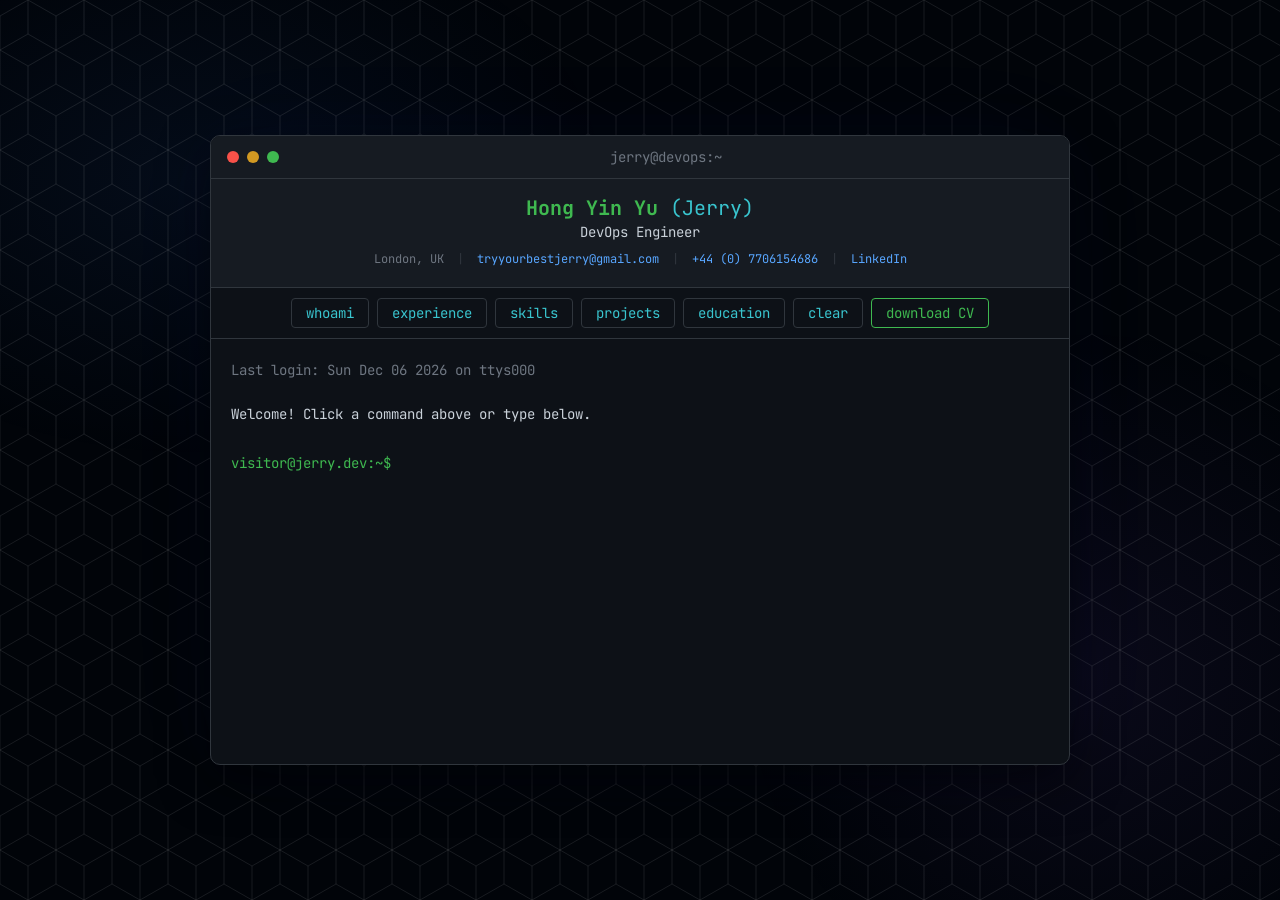
==== index.html @ 866deb58 "initial commit" ====
<!DOCTYPE html>
<html lang="en">
<head>
    <meta charset="UTF-8">
    <meta name="viewport" content="width=device-width, initial-scale=1.0">
    <title>Jerry Yu | DevOps Engineer</title>
    <meta name="description" content="Hong Yin Yu (Jerry) - DevOps Engineer based in London. Terminal-style interactive CV.">
    <link rel="preconnect" href="https://fonts.googleapis.com">
    <link rel="preconnect" href="https://fonts.gstatic.com" crossorigin>
    <link href="https://fonts.googleapis.com/css2?family=JetBrains+Mono:wght@400;700&display=swap" rel="stylesheet">
    <link rel="stylesheet" href="style.css">
    <link rel="icon" href="data:image/svg+xml,<svg xmlns='http://www.w3.org/2000/svg' viewBox='0 0 100 100'><text y='.9em' font-size='90'>></text></svg>">
</head>
<body>
    <div id="terminal">
        <div id="terminal-header">
            <div class="terminal-buttons">
                <span class="btn-close"></span>
                <span class="btn-minimize"></span>
                <span class="btn-maximize"></span>
            </div>
            <div class="terminal-title">jerry@devops:~</div>
        </div>
        <div id="info-banner">
            <div class="info-name">Hong Yin Yu <span class="info-nick">(Jerry)</span></div>
            <div class="info-role">DevOps Engineer</div>
            <div class="info-details">
                <span>London, UK</span>
                <span class="info-sep">|</span>
                <a href="mailto:tryyourbestjerry@gmail.com">tryyourbestjerry@gmail.com</a>
                <span class="info-sep">|</span>
                <a href="tel:+447706154686">+44 (0) 7706154686</a>
                <span class="info-sep">|</span>
                <a href="https://www.linkedin.com/in/yhyjerjerry/" target="_blank">LinkedIn</a>
            </div>
        </div>
        <div id="cmd-buttons">
            <button class="cmd-btn" data-cmd="whoami">whoami</button>
            <button class="cmd-btn" data-cmd="experience">experience</button>
            <button class="cmd-btn" data-cmd="skills">skills</button>
            <button class="cmd-btn" data-cmd="projects">projects</button>
            <button class="cmd-btn" data-cmd="education">education</button>
            <button class="cmd-btn" data-cmd="clear">clear</button>
            <button class="cmd-btn cmd-btn-download" onclick="window.open('cv.html','_blank')">download CV</button>
        </div>
        <div id="terminal-body">
            <div id="output"></div>
            <div id="input-line">
                <span class="prompt">visitor@jerry.dev:~$&nbsp;</span>
                <input type="text" id="command-input" autofocus autocomplete="off" spellcheck="false">
            </div>
        </div>
    </div>
    <script src="app.js"></script>
</body>
</html>
---- style.css ----
:root {
    --bg: #0d1117;
    --fg: #c9d1d9;
    --green: #3fb950;
    --blue: #58a6ff;
    --cyan: #39c5cf;
    --yellow: #d29922;
    --red: #f85149;
    --magenta: #bc8cff;
    --dim: #6e7681;
    --prompt-color: #3fb950;
    --header-bg: #161b22;
    --border: #30363d;
}

* {
    margin: 0;
    padding: 0;
    box-sizing: border-box;
}

body {
    background: #010409;
    display: flex;
    justify-content: center;
    align-items: center;
    min-height: 100vh;
    padding: 20px;
    font-family: 'JetBrains Mono', 'Courier New', monospace;
    position: relative;
    overflow: hidden;
}

/* Subtle color glow blobs */
body::before {
    content: '';
    position: fixed;
    inset: 0;
    background:
        radial-gradient(ellipse 600px 400px at 15% 20%, rgba(59, 130, 246, 0.07) 0%, transparent 70%),
        radial-gradient(ellipse 500px 500px at 85% 75%, rgba(139, 92, 246, 0.07) 0%, transparent 70%),
        radial-gradient(ellipse 400px 300px at 50% 50%, rgba(6, 182, 212, 0.05) 0%, transparent 70%);
    pointer-events: none;
    z-index: 0;
    animation: glowShift 12s ease-in-out infinite alternate;
}

@keyframes glowShift {
    0% { opacity: 0.6; transform: scale(1); }
    50% { opacity: 1; transform: scale(1.05); }
    100% { opacity: 0.7; transform: scale(0.98); }
}

/* Honeycomb overlay */
body::after {
    content: '';
    position: fixed;
    inset: 0;
    background-image: url("data:image/svg+xml,%3Csvg xmlns='http://www.w3.org/2000/svg' width='56' height='100'%3E%3Cpath d='M28 66L0 50L0 16L28 0L56 16L56 50L28 66L28 100' fill='none' stroke='rgba(255,255,255,0.09)' stroke-width='1'/%3E%3Cpath d='M28 0L28 34L0 50L0 84L28 100L56 84L56 50L28 34' fill='none' stroke='rgba(255,255,255,0.09)' stroke-width='1'/%3E%3C/svg%3E");
    background-size: 56px 100px;
    pointer-events: none;
    z-index: 0;
}

#terminal {
    width: 100%;
    max-width: 860px;
    background: var(--bg);
    border-radius: 10px;
    border: 1px solid var(--border);
    box-shadow:
        0 16px 48px rgba(0, 0, 0, 0.6),
        0 0 80px rgba(59, 130, 246, 0.04),
        0 0 120px rgba(139, 92, 246, 0.03);
    overflow: hidden;
    min-height: 70vh;
    max-height: 90vh;
    display: flex;
    flex-direction: column;
    position: relative;
    z-index: 1;
}

#terminal-header {
    background: var(--header-bg);
    padding: 12px 16px;
    display: flex;
    align-items: center;
    border-bottom: 1px solid var(--border);
    flex-shrink: 0;
}

.terminal-buttons {
    display: flex;
    gap: 8px;
}

.terminal-buttons span {
    width: 12px;
    height: 12px;
    border-radius: 50%;
    display: inline-block;
}

.btn-close { background: var(--red); }
.btn-minimize { background: var(--yellow); }
.btn-maximize { background: var(--green); }

.terminal-title {
    flex: 1;
    text-align: center;
    color: var(--dim);
    font-size: 14px;
}

/* ── Sticky info banner ──────────────────────────────── */

#info-banner {
    background: var(--header-bg);
    border-bottom: 1px solid var(--border);
    padding: 16px 20px;
    flex-shrink: 0;
    text-align: center;
}

.info-name {
    font-size: 20px;
    font-weight: 700;
    color: var(--green);
}

.info-nick {
    color: var(--cyan);
    font-weight: 400;
}

.info-role {
    color: var(--fg);
    font-size: 14px;
    margin-top: 2px;
}

.info-details {
    margin-top: 8px;
    font-size: 12px;
    color: var(--dim);
    line-height: 1.8;
}

.info-details a {
    color: var(--blue);
    text-decoration: none;
}

.info-details a:hover {
    text-decoration: underline;
}

.info-sep {
    margin: 0 6px;
    color: var(--border);
}

/* ── Command buttons ─────────────────────────────────── */

#cmd-buttons {
    background: var(--bg);
    padding: 10px 20px;
    display: flex;
    flex-wrap: wrap;
    gap: 8px;
    justify-content: center;
    border-bottom: 1px solid var(--border);
    flex-shrink: 0;
}

.cmd-btn {
    background: transparent;
    color: var(--cyan);
    border: 1px solid var(--border);
    border-radius: 4px;
    padding: 5px 14px;
    font-family: 'JetBrains Mono', 'Courier New', monospace;
    font-size: 14px;
    cursor: pointer;
    transition: all 0.15s ease;
}

.cmd-btn:hover {
    background: var(--cyan);
    color: var(--bg);
    border-color: var(--cyan);
}

.cmd-btn:active {
    transform: scale(0.95);
}

.cmd-btn.active {
    background: var(--cyan);
    color: var(--bg);
    border-color: var(--cyan);
}

.cmd-btn-download {
    color: var(--green);
    border-color: var(--green);
}

.cmd-btn-download:hover {
    background: var(--green);
    color: var(--bg);
    border-color: var(--green);
}

/* ── Terminal body ───────────────────────────────────── */

#terminal-body {
    padding: 20px;
    overflow-y: auto;
    flex: 1;
    font-size: 14px;
    line-height: 1.6;
    color: var(--fg);
}

#terminal-body::-webkit-scrollbar {
    width: 8px;
}

#terminal-body::-webkit-scrollbar-track {
    background: var(--bg);
}

#terminal-body::-webkit-scrollbar-thumb {
    background: var(--border);
    border-radius: 4px;
}

#output .line {
    white-space: pre-wrap;
    word-wrap: break-word;
}

/* Typing cursor */
.typing-cursor::after {
    content: '\2588';
    color: var(--green);
    animation: blink 0.6s step-end infinite;
}

@keyframes blink {
    50% { opacity: 0; }
}

#input-line {
    display: flex;
    align-items: center;
    margin-top: 4px;
}

.prompt {
    color: var(--prompt-color);
    white-space: nowrap;
    font-size: 14px;
}

#command-input {
    background: transparent;
    border: none;
    outline: none;
    color: var(--fg);
    font-family: inherit;
    font-size: 14px;
    flex: 1;
    caret-color: var(--green);
}

/* Hide input line while animating */
#input-line.hidden {
    display: none;
}

/* ── Output styling ──────────────────────────────────── */

.color-green { color: var(--green); }
.color-blue { color: var(--blue); }
.color-cyan { color: var(--cyan); }
.color-yellow { color: var(--yellow); }
.color-red { color: var(--red); }
.color-magenta { color: var(--magenta); }
.color-dim { color: var(--dim); }
.color-fg { color: var(--fg); }
.bold { font-weight: 700; }

.neofetch-info {
    line-height: 1.6;
    min-width: 0;
}

.neofetch-separator {
    color: var(--dim);
}

.section-header {
    color: var(--cyan);
    font-weight: 700;
    border-bottom: 1px solid var(--border);
    padding-bottom: 4px;
    margin-bottom: 8px;
    display: inline-block;
}

.timeline-item {
    margin-bottom: 16px;
    padding-left: 16px;
    border-left: 2px solid var(--border);
}

.timeline-item .role {
    color: var(--green);
    font-weight: 700;
}

.timeline-item .company {
    color: var(--blue);
}

.timeline-item .date {
    color: var(--dim);
    font-size: 14px;
}

.timeline-item .detail {
    color: var(--fg);
    padding-left: 8px;
}

.skill-tag {
    display: inline-block;
    padding: 2px 10px;
    margin: 3px 4px;
    border: 1px solid var(--border);
    border-radius: 4px;
    font-size: 14px;
}

.project-category {
    color: var(--yellow);
    font-weight: 700;
    margin-top: 10px;
    margin-bottom: 4px;
}

.project-item {
    padding-left: 16px;
    color: var(--fg);
    margin-bottom: 2px;
}

.help-cmd {
    color: var(--green);
    display: inline-block;
    min-width: 160px;
}

.help-desc {
    color: var(--dim);
}

.typed-command {
    color: var(--fg);
}

a {
    color: var(--blue);
    text-decoration: none;
}

a:hover {
    text-decoration: underline;
}

/* ── Mobile ──────────────────────────────────────────── */

@media (max-width: 600px) {
    body { padding: 0; }

    #terminal {
        border-radius: 0;
        border: none;
        min-height: 100vh;
        max-height: 100vh;
    }

    #info-banner {
        padding: 12px 16px;
    }

    .info-name {
        font-size: 16px;
    }

    .info-details {
        font-size: 11px;
    }

    .info-sep {
        display: none;
    }

    .info-details {
        display: flex;
        flex-direction: column;
        gap: 2px;
    }

    #cmd-buttons {
        padding: 8px 12px;
        gap: 6px;
    }

    .cmd-btn {
        font-size: 11px;
        padding: 4px 10px;
    }

    #terminal-body {
        padding: 12px;
        font-size: 12px;
    }

    #command-input {
        font-size: 16px;
    }
}

/* ── Floating tech keywords ──────────────────────────── */

.floating-word {
    position: fixed;
    z-index: 0;
    font-family: 'JetBrains Mono', 'Courier New', monospace;
    font-size: 14px;
    opacity: 0.2;
    pointer-events: none;
    user-select: none;
    white-space: nowrap;
    animation: floatFade var(--duration, 6s) ease-in-out forwards;
}

@keyframes floatFade {
    0% {
        opacity: 0;
        transform: translate(0, 0) scale(0.8);
    }
    15% {
        opacity: 0.35;
    }
    75% {
        opacity: 0.35;
    }
    100% {
        opacity: 0;
        transform: translate(var(--dx, 20px), var(--dy, -20px)) scale(1);
    }
}
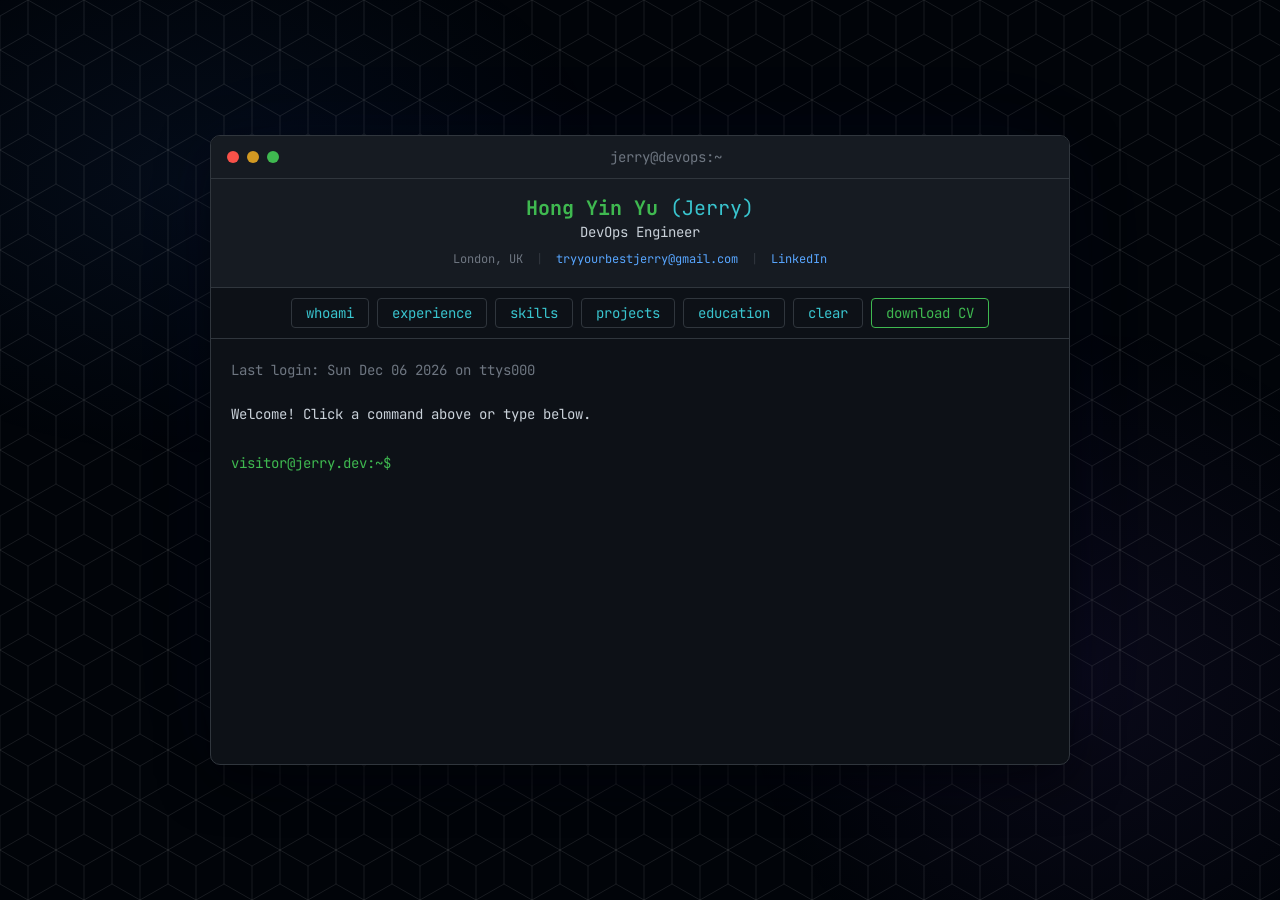
==== commit 7a79d1f6: "removed phone number" ====
--- a/index.html
+++ b/index.html
@@ -29,8 +29,6 @@
                 <span class="info-sep">|</span>
                 <a href="mailto:tryyourbestjerry@gmail.com">tryyourbestjerry@gmail.com</a>
                 <span class="info-sep">|</span>
-                <a href="tel:+447706154686">+44 (0) 7706154686</a>
-                <span class="info-sep">|</span>
                 <a href="https://www.linkedin.com/in/yhyjerjerry/" target="_blank">LinkedIn</a>
             </div>
         </div>
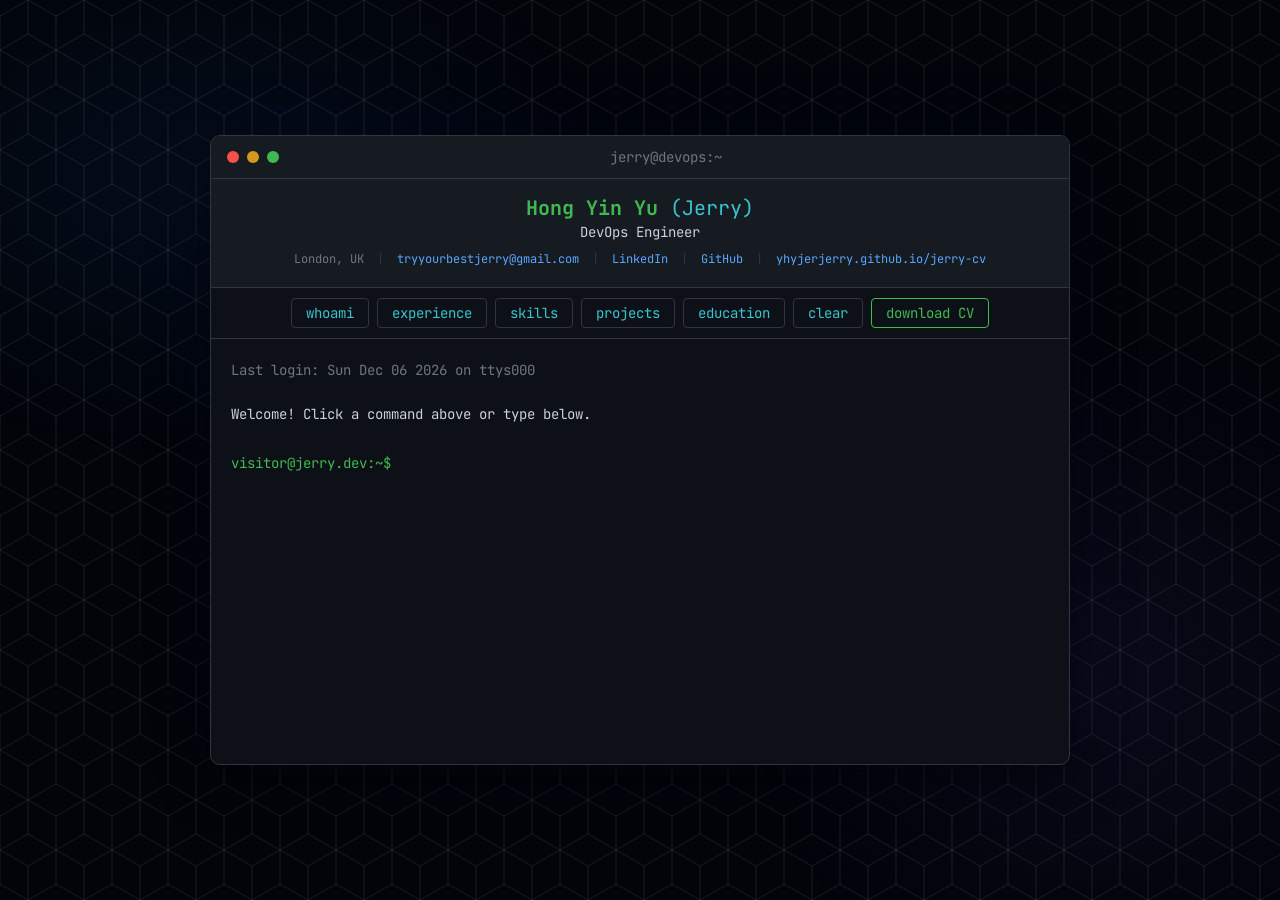
==== commit db1e0175: "update cv" ====
--- a/index.html
+++ b/index.html
@@ -30,6 +30,10 @@
                 <a href="mailto:tryyourbestjerry@gmail.com">tryyourbestjerry@gmail.com</a>
                 <span class="info-sep">|</span>
                 <a href="https://www.linkedin.com/in/yhyjerjerry/" target="_blank">LinkedIn</a>
+                <span class="info-sep">|</span>
+                <a href="https://github.com/yhyjerjerry" target="_blank">GitHub</a>
+                <span class="info-sep">|</span>
+                <a href="https://yhyjerjerry.github.io/jerry-cv" target="_blank">yhyjerjerry.github.io/jerry-cv</a>
             </div>
         </div>
         <div id="cmd-buttons">
